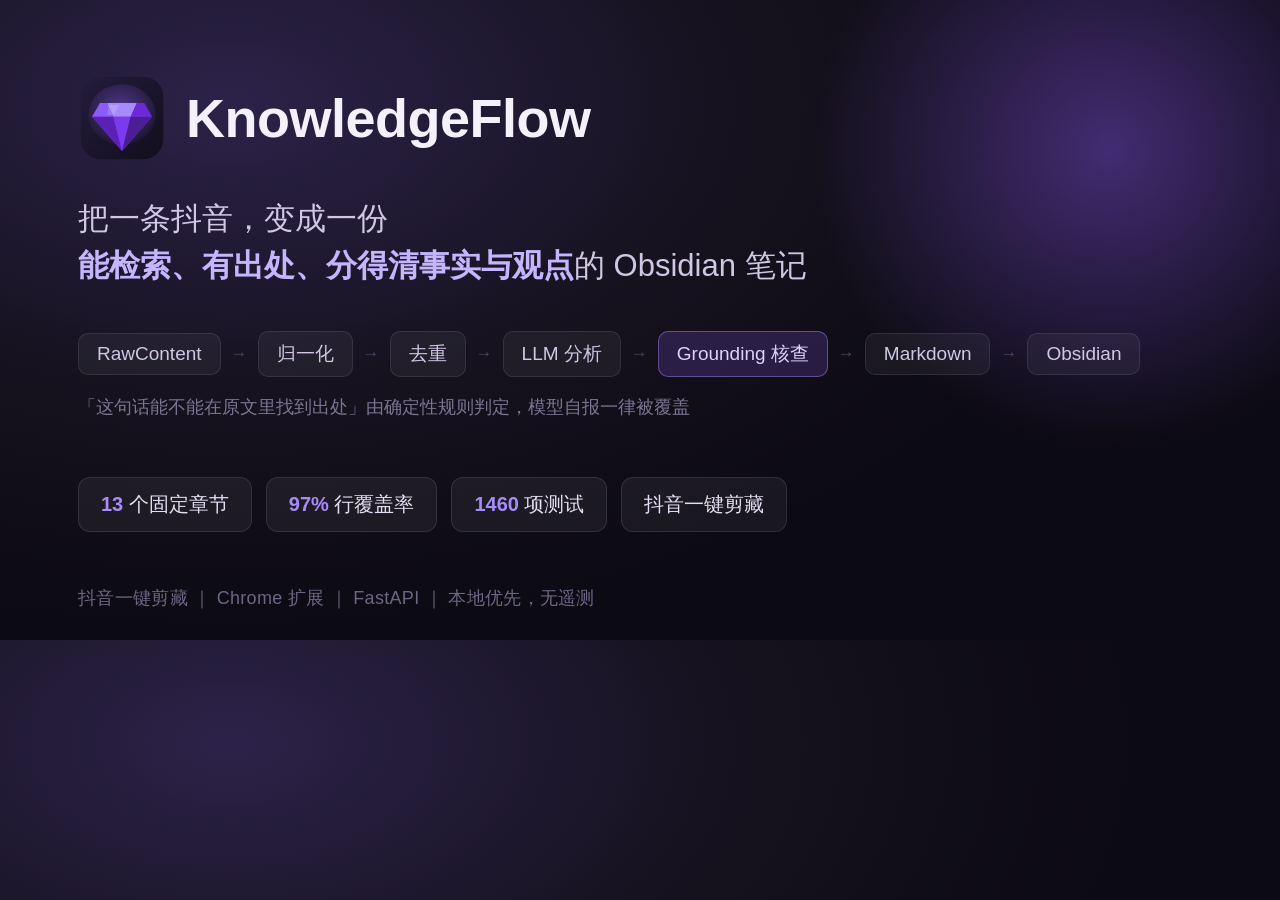
==== docs/images/src/social-preview.html @ 2f45cbda "KnowledgeFlow v0.3.3：把短视频/图文/音视频变成有出处的 Obsidian 结构化笔记 双轨架构： - A 线 Core Pipeline：RawContent → 归一化 → 去" ====
<!doctype html>
<html lang="zh-CN">
<head>
<meta charset="utf-8">
<!-- GitHub「Social preview」用图（1280×640）。发到微信/飞书/X 时的分享卡片就是它。 -->
<style>
  * { margin: 0; padding: 0; box-sizing: border-box; }
  body {
    width: 1280px; height: 640px; overflow: hidden;
    font-family: -apple-system, "PingFang SC", "Helvetica Neue", sans-serif;
    color: #F4F1FA;
    background: radial-gradient(900px 520px at 18% 16%, #2C2249 0%, #16121F 55%, #0C0A12 100%);
    position: relative;
  }
  /* 右上角一团紫光，和扩展图标同一套色 */
  body::after {
    content: ""; position: absolute; right: -140px; top: -160px;
    width: 620px; height: 620px; border-radius: 50%;
    background: radial-gradient(circle, rgba(139,92,246,.42) 0%, rgba(139,92,246,0) 68%);
  }
  .wrap { position: relative; z-index: 1; padding: 74px 78px; height: 100%; display: flex; flex-direction: column; }

  .brand { display: flex; align-items: center; gap: 20px; }
  .brand svg { width: 88px; height: 88px; }
  .brand h1 { font-size: 54px; font-weight: 600; letter-spacing: -.5px; }

  .pitch { margin-top: 34px; font-size: 31px; line-height: 1.5; color: #CFC7E4; font-weight: 400; }
  .pitch b { color: #C4B5FD; font-weight: 600; }

  .stats { margin-top: auto; margin-bottom: 34px; display: flex; gap: 14px; }
  .stat {
    padding: 13px 22px; border-radius: 12px; font-size: 20px;
    background: rgba(255,255,255,.055); border: 1px solid rgba(255,255,255,.10);
    color: #E4DEF4;
  }
  .stat b { color: #A78BFA; font-weight: 600; }

  .flow {
    position: absolute; left: 78px; right: 78px; bottom: 30px;
    font-size: 18px; color: #6E6685; letter-spacing: .3px;
  }

  /* 中间：主链路的流程链，用来把版面撑起来（顺便说明架构） */
  .chain { margin-top: 42px; display: flex; align-items: center; flex-wrap: wrap; gap: 10px; }
  .node {
    padding: 9px 18px; border-radius: 10px; font-size: 19px;
    background: rgba(255,255,255,.05); border: 1px solid rgba(255,255,255,.09);
    color: #CFC7E4;
  }
  .node.hl { background: rgba(139,92,246,.20); border-color: rgba(167,139,250,.45); color: #DDD3FB; }
  .sep { color: #4E4763; font-size: 17px; }
  .chain-note { margin-top: 18px; font-size: 18px; color: #7C7593; }
</style>
</head>
<body>
<div class="wrap">
  <div class="brand">
    <svg xmlns="http://www.w3.org/2000/svg" viewBox="0 0 512 512">
      <defs>
        <linearGradient id="bg" x1="0" y1="0" x2="1" y2="1">
          <stop offset="0" stop-color="#241C3C"/><stop offset="1" stop-color="#110E1C"/>
        </linearGradient>
        <radialGradient id="glow" cx="0.5" cy="0.44" r="0.62">
          <stop offset="0" stop-color="#8B5CF6" stop-opacity="0.5"/>
          <stop offset="1" stop-color="#8B5CF6" stop-opacity="0"/>
        </radialGradient>
      </defs>
      <rect x="16" y="16" width="480" height="480" rx="116" fill="url(#bg)"/>
      <ellipse cx="256" cy="236" rx="196" ry="176" fill="url(#glow)"/>
      <polygon points="128,168 384,168 430,248 256,448 82,248" fill="#7C3AED"/>
      <polygon points="170,168 342,168 306,248 206,248" fill="#A78BFA"/>
      <polygon points="128,168 170,168 206,248 82,248" fill="#8B5CF6"/>
      <polygon points="384,168 342,168 306,248 430,248" fill="#6D28D9"/>
      <polygon points="82,248 206,248 256,448" fill="#5B21B6"/>
      <polygon points="206,248 306,248 256,448" fill="#7C3AED"/>
      <polygon points="306,248 430,248 256,448" fill="#4C1D95"/>
      <polygon points="178,180 238,180 210,238 170,238" fill="#FFFFFF" opacity="0.16"/>
    </svg>
    <h1>KnowledgeFlow</h1>
  </div>

  <div class="pitch">
    把一条抖音，变成一份<br>
    <b>能检索、有出处、分得清事实与观点</b>的 Obsidian 笔记
  </div>

  <div class="chain">
    <span class="node">RawContent</span><span class="sep">→</span>
    <span class="node">归一化</span><span class="sep">→</span>
    <span class="node">去重</span><span class="sep">→</span>
    <span class="node">LLM 分析</span><span class="sep">→</span>
    <span class="node hl">Grounding 核查</span><span class="sep">→</span>
    <span class="node">Markdown</span><span class="sep">→</span>
    <span class="node">Obsidian</span>
  </div>
  <div class="chain-note">「这句话能不能在原文里找到出处」由确定性规则判定，模型自报一律被覆盖</div>

  <div class="stats">
    <div class="stat"><b>13</b> 个固定章节</div>
    <div class="stat"><b>97%</b> 行覆盖率</div>
    <div class="stat"><b>1460</b> 项测试</div>
    <div class="stat">抖音一键剪藏</div>
  </div>

  <div class="flow">抖音一键剪藏 ｜ Chrome 扩展 ｜ FastAPI ｜ 本地优先，无遥测</div>
</div>
</body>
</html>
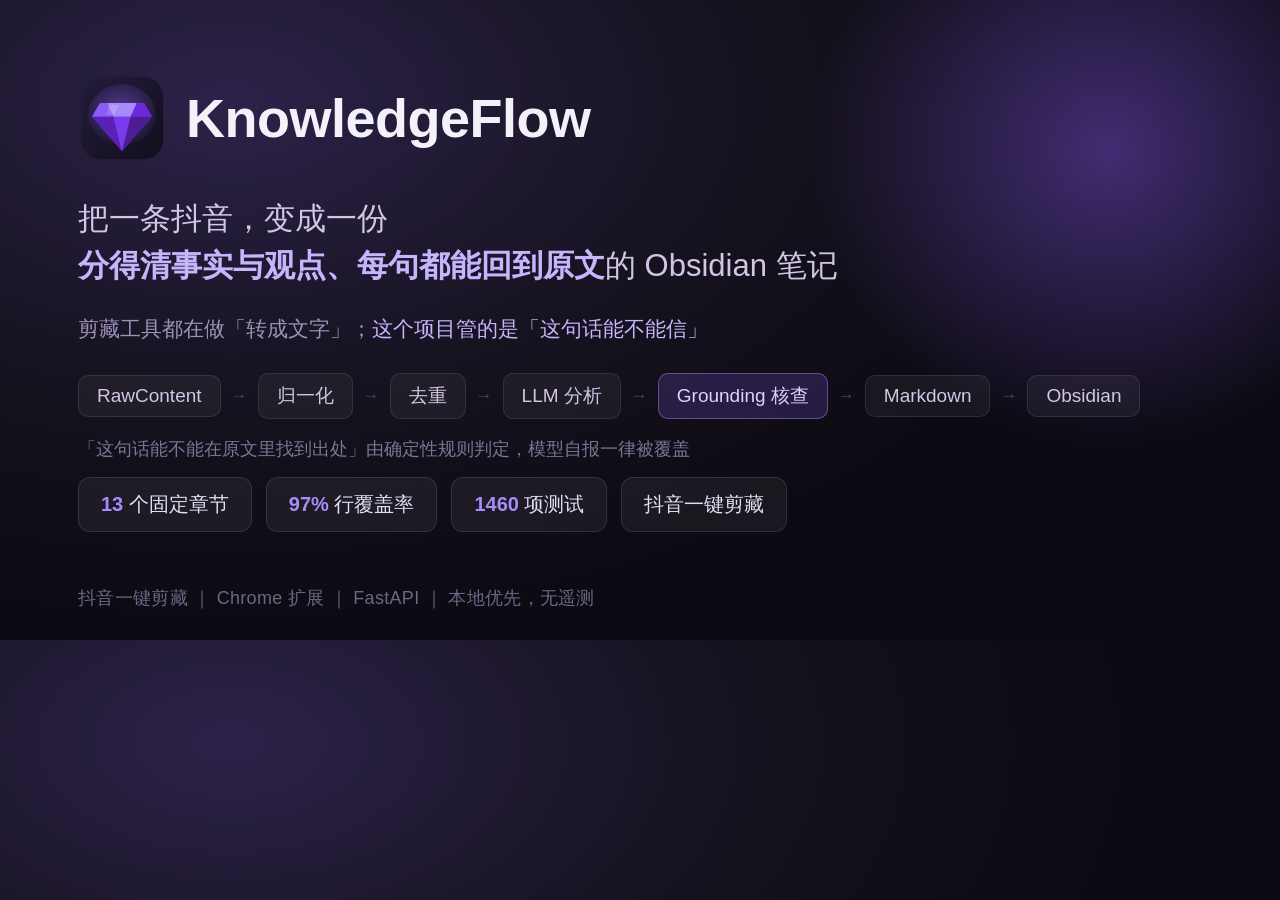
==== commit 17804582: "定位转向「可信度」：首屏、主图、社交卡统一改口径 按竞品实测结论调整（那批同类工具都在做「转成文字」，无一解决出处核查）： - README 首屏：从「一条抖音 → 一份笔记」（比功能量）改成「别让模" ====
--- a/docs/images/src/social-preview.html
+++ b/docs/images/src/social-preview.html
@@ -41,7 +41,10 @@
   }
 
   /* 中间：主链路的流程链，用来把版面撑起来（顺便说明架构） */
-  .chain { margin-top: 42px; display: flex; align-items: center; flex-wrap: wrap; gap: 10px; }
+  .kicker { margin-top: 26px; font-size: 21px; color: #9C93B8; }
+  .kicker b { color: #C4B5FD; font-weight: 500; }
+
+  .chain { margin-top: 30px; display: flex; align-items: center; flex-wrap: wrap; gap: 10px; }
   .node {
     padding: 9px 18px; border-radius: 10px; font-size: 19px;
     background: rgba(255,255,255,.05); border: 1px solid rgba(255,255,255,.09);
@@ -81,8 +84,10 @@
 
   <div class="pitch">
     把一条抖音，变成一份<br>
-    <b>能检索、有出处、分得清事实与观点</b>的 Obsidian 笔记
+    <b>分得清事实与观点、每句都能回到原文</b>的 Obsidian 笔记
   </div>
+
+  <div class="kicker">剪藏工具都在做「转成文字」；<b>这个项目管的是「这句话能不能信」</b></div>
 
   <div class="chain">
     <span class="node">RawContent</span><span class="sep">→</span>
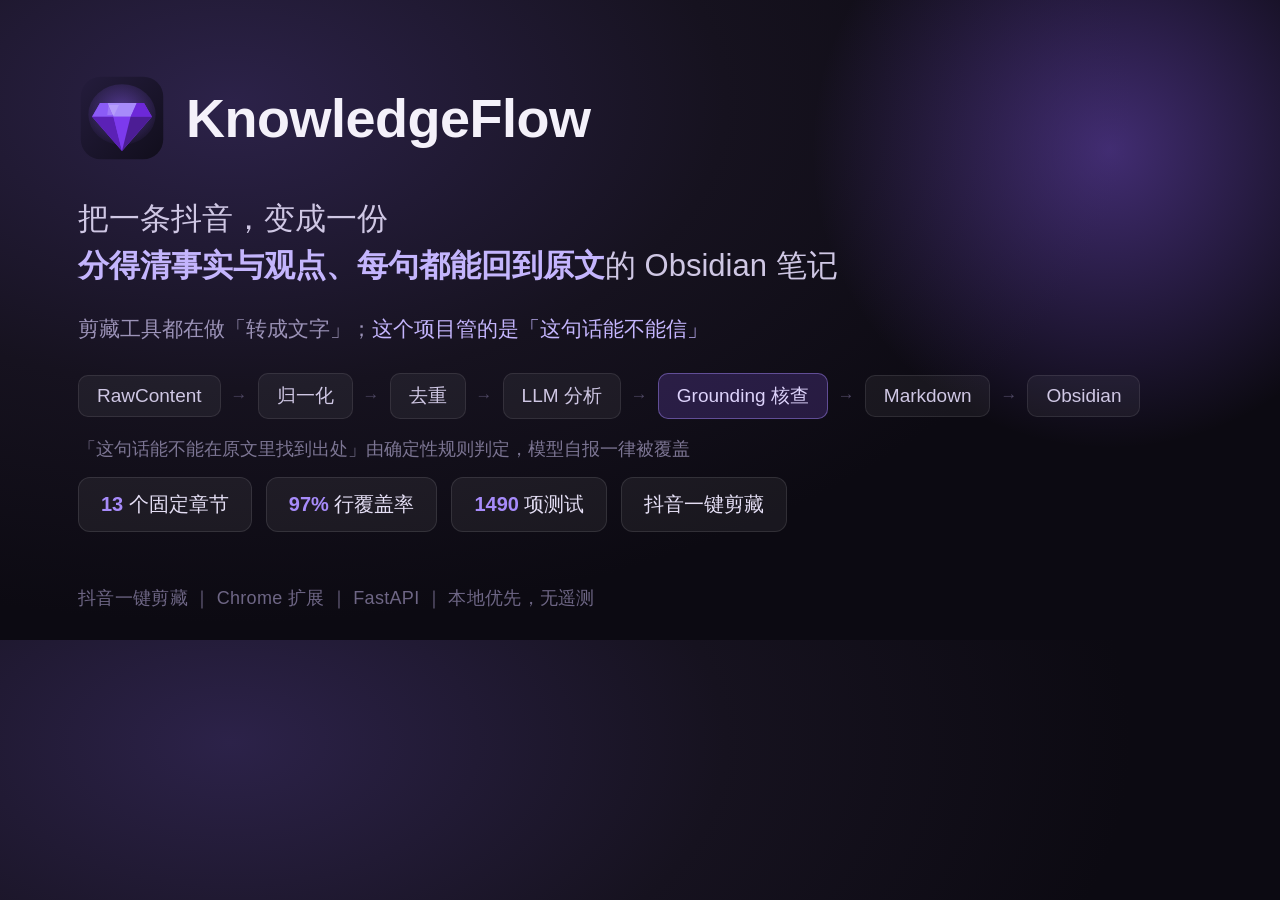
==== commit 38659bb8: "小红书竖版三图（3:4 重新排版）+ 修社交卡的过期数字 - 新增 xhs-01-cover / xhs-02-why / xhs-03-install（1080×1440，2x 出图）   · 封面" ====
--- a/docs/images/src/social-preview.html
+++ b/docs/images/src/social-preview.html
@@ -103,7 +103,7 @@
   <div class="stats">
     <div class="stat"><b>13</b> 个固定章节</div>
     <div class="stat"><b>97%</b> 行覆盖率</div>
-    <div class="stat"><b>1460</b> 项测试</div>
+    <div class="stat"><b>1490</b> 项测试</div>
     <div class="stat">抖音一键剪藏</div>
   </div>
 
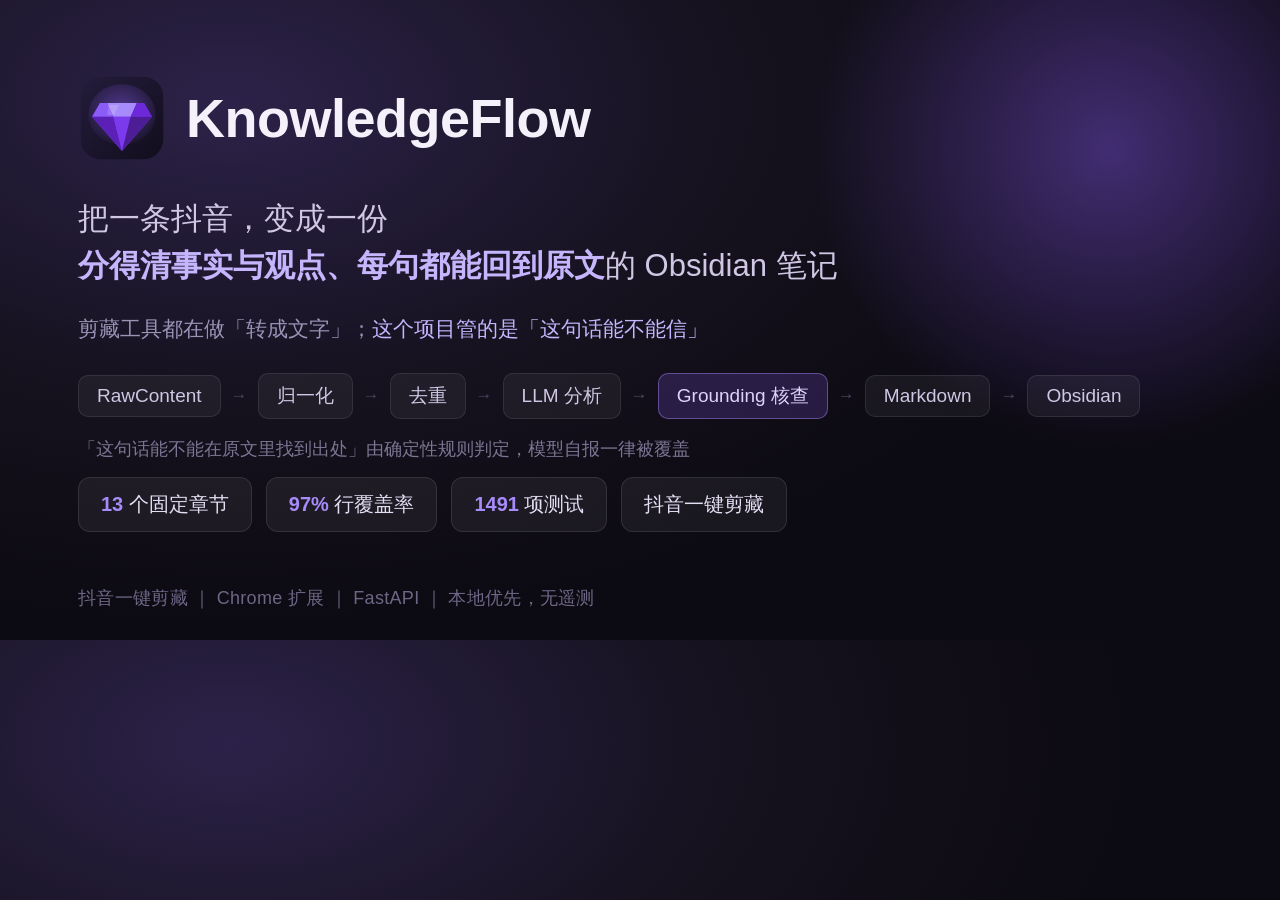
==== commit 793ef59d: "docs: 测试数 1490 → 1491 同步到全部交付物（含图片重渲染） 上一条提交新增了一条回归测试，1490 → 1491。这个数字出现在 8 处 （两份 README 各 4 处）+ 3 个" ====
--- a/docs/images/src/social-preview.html
+++ b/docs/images/src/social-preview.html
@@ -103,7 +103,7 @@
   <div class="stats">
     <div class="stat"><b>13</b> 个固定章节</div>
     <div class="stat"><b>97%</b> 行覆盖率</div>
-    <div class="stat"><b>1490</b> 项测试</div>
+    <div class="stat"><b>1491</b> 项测试</div>
     <div class="stat">抖音一键剪藏</div>
   </div>
 
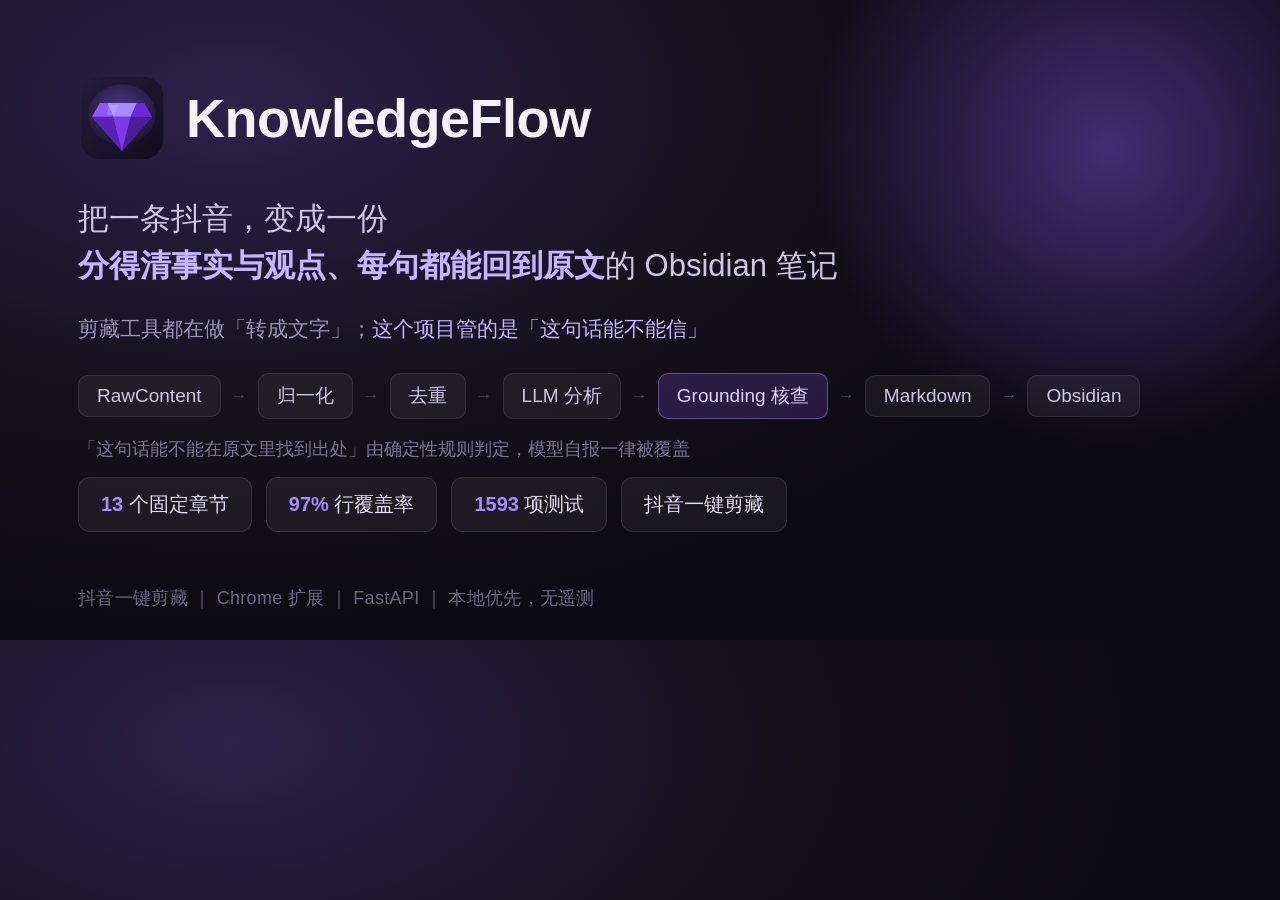
==== commit 599ce11a: "feat(packaging): Windows 10+ x64 便携版，并修掉 GBK 控制台把 --check 打成 traceback ## 一、Windows 打包层（新增 packaging" ====
--- a/docs/images/src/social-preview.html
+++ b/docs/images/src/social-preview.html
@@ -103,7 +103,7 @@
   <div class="stats">
     <div class="stat"><b>13</b> 个固定章节</div>
     <div class="stat"><b>97%</b> 行覆盖率</div>
-    <div class="stat"><b>1491</b> 项测试</div>
+    <div class="stat"><b>1593</b> 项测试</div>
     <div class="stat">抖音一键剪藏</div>
   </div>
 
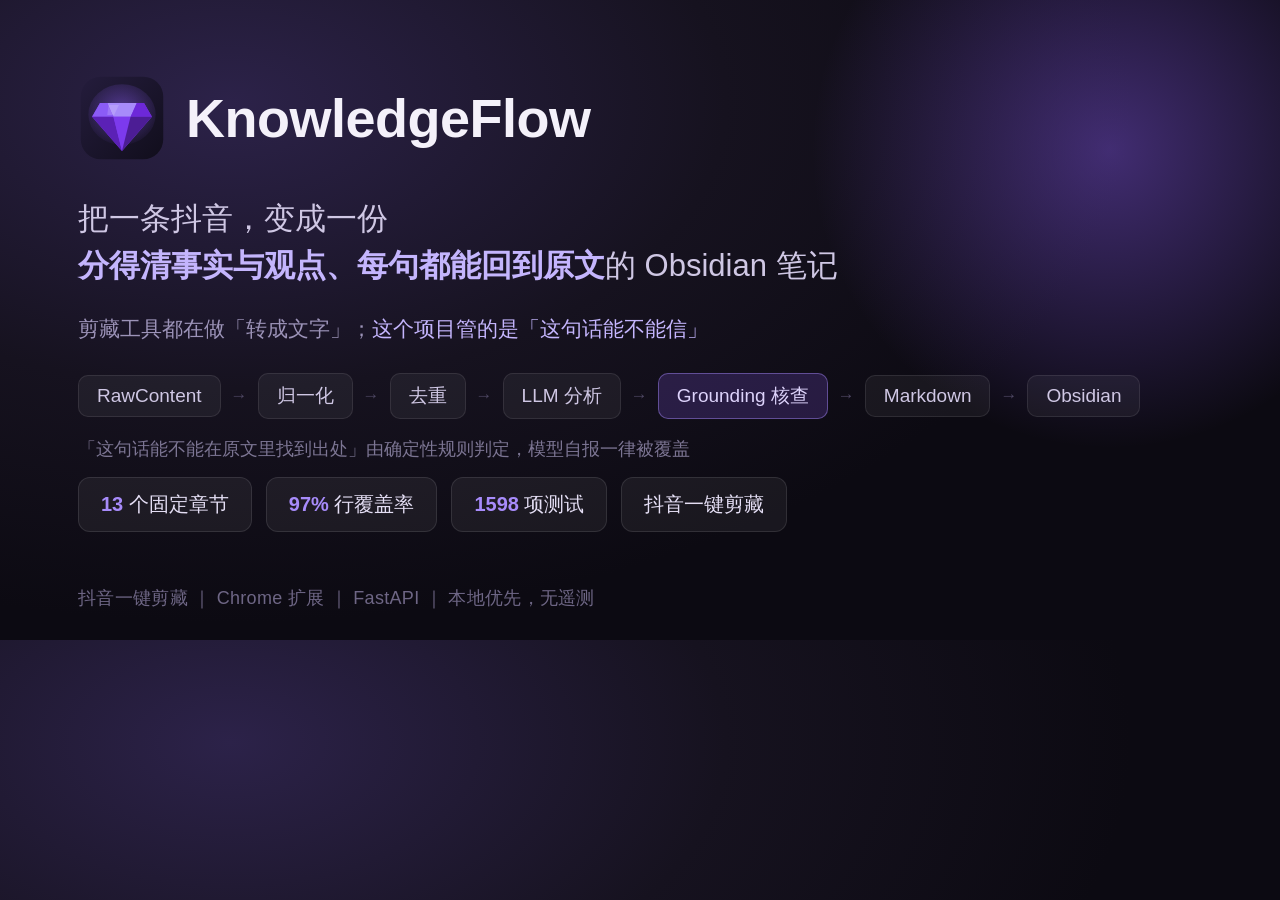
==== commit a996f471: "fix(packaging): 生成的 KnowledgeFlow.cmd 是 LF 行尾，cmd.exe 把注释当命令执行 ## 症状  便携包验收（解压 ZIP → 模拟干净机器 → 真起后端）断" ====
--- a/docs/images/src/social-preview.html
+++ b/docs/images/src/social-preview.html
@@ -103,7 +103,7 @@
   <div class="stats">
     <div class="stat"><b>13</b> 个固定章节</div>
     <div class="stat"><b>97%</b> 行覆盖率</div>
-    <div class="stat"><b>1593</b> 项测试</div>
+    <div class="stat"><b>1598</b> 项测试</div>
     <div class="stat">抖音一键剪藏</div>
   </div>
 
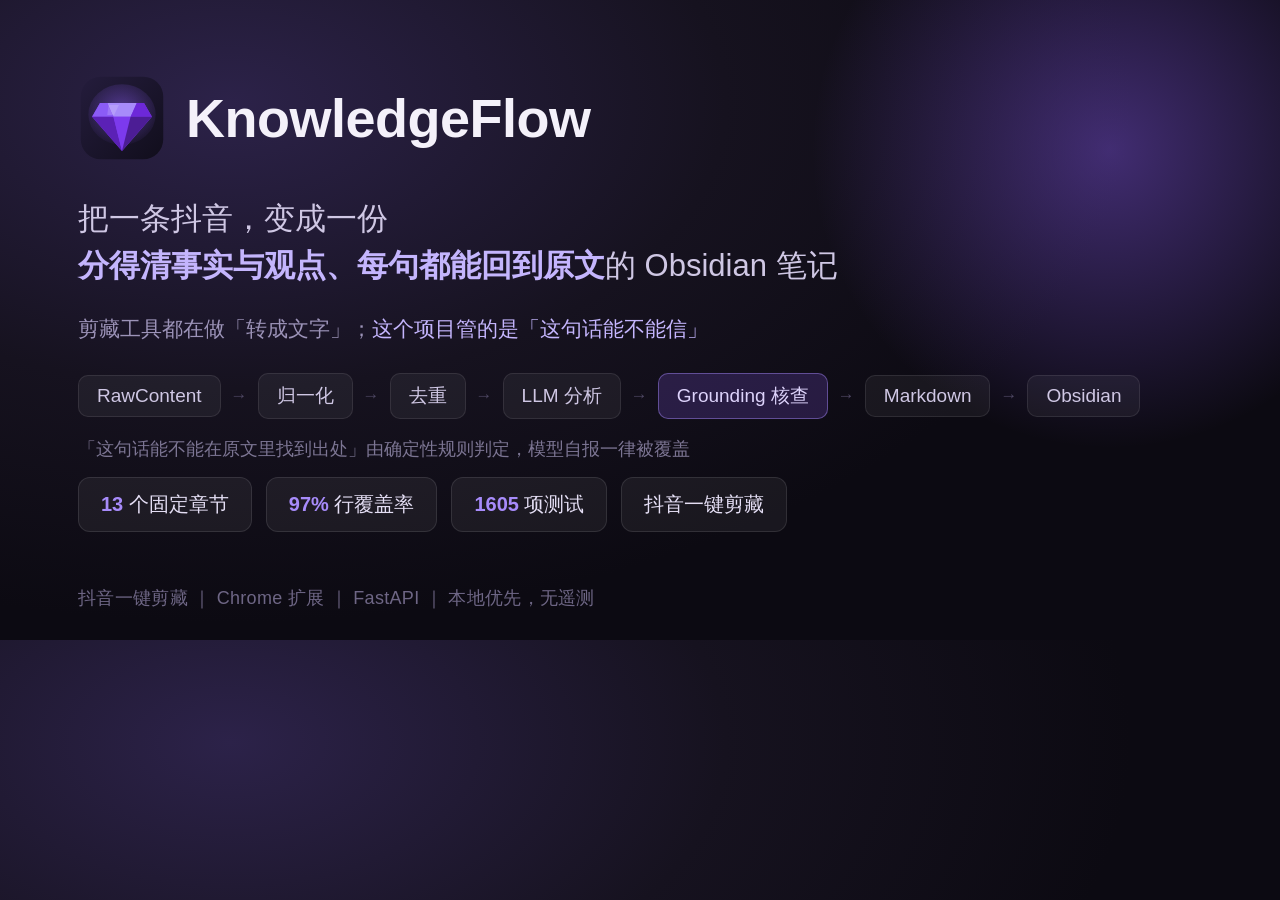
==== commit 0718e2f9: "test(compliance): 合规守卫 7 条负向变异测试；同步测试数 1598 → 1605 - backend/tests/test_compliance_guard.py：给守卫的每条断言" ====
--- a/docs/images/src/social-preview.html
+++ b/docs/images/src/social-preview.html
@@ -103,7 +103,7 @@
   <div class="stats">
     <div class="stat"><b>13</b> 个固定章节</div>
     <div class="stat"><b>97%</b> 行覆盖率</div>
-    <div class="stat"><b>1598</b> 项测试</div>
+    <div class="stat"><b>1605</b> 项测试</div>
     <div class="stat">抖音一键剪藏</div>
   </div>
 
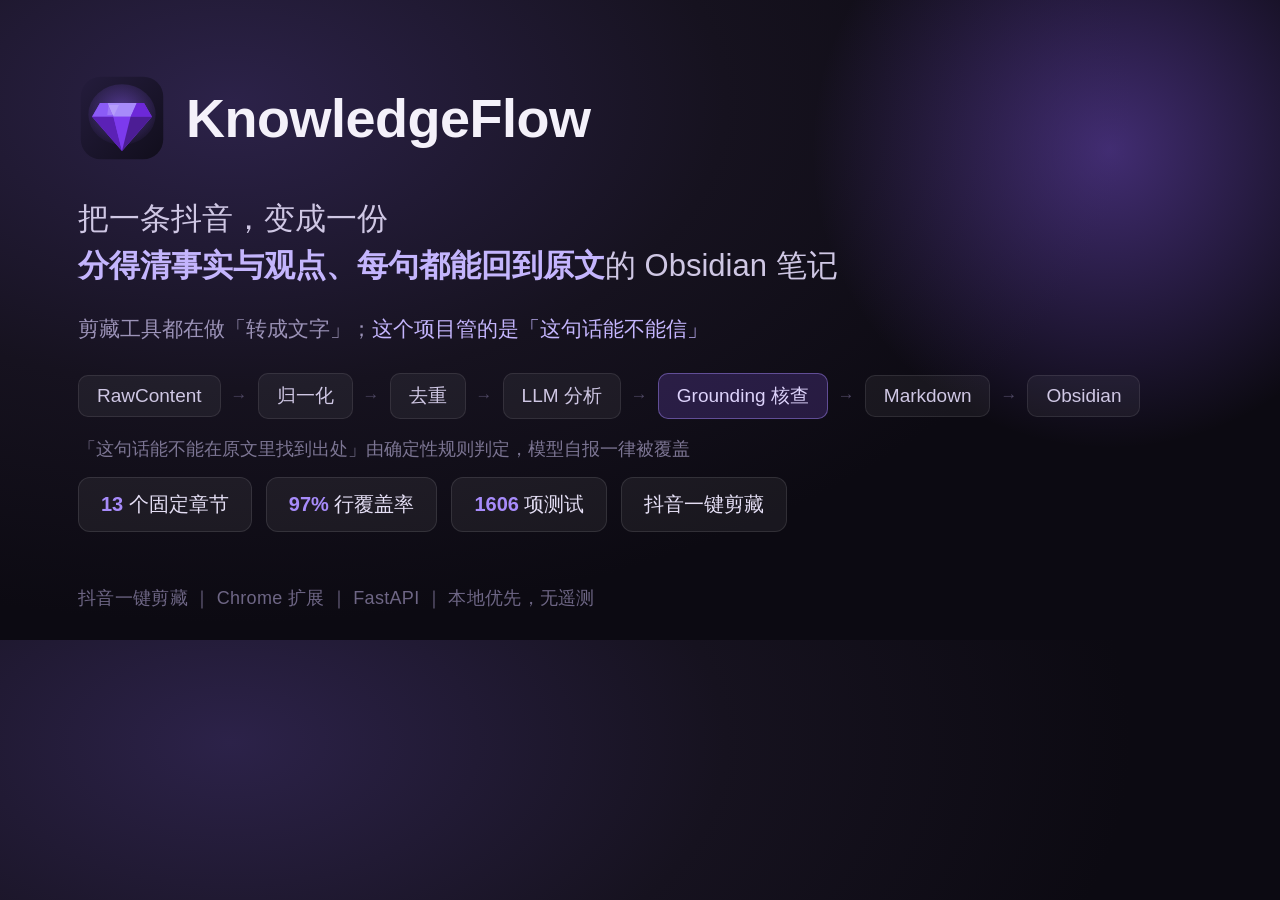
==== commit ad11cd48: "fix(compliance): 守卫扫描跳过 pytest/ruff 临时目录；同步测试数 1606 CI 上真实踩到：`pytest` 先跑、`Compliance guard` 后跑，而 pyt" ====
--- a/docs/images/src/social-preview.html
+++ b/docs/images/src/social-preview.html
@@ -103,7 +103,7 @@
   <div class="stats">
     <div class="stat"><b>13</b> 个固定章节</div>
     <div class="stat"><b>97%</b> 行覆盖率</div>
-    <div class="stat"><b>1605</b> 项测试</div>
+    <div class="stat"><b>1606</b> 项测试</div>
     <div class="stat">抖音一键剪藏</div>
   </div>
 
